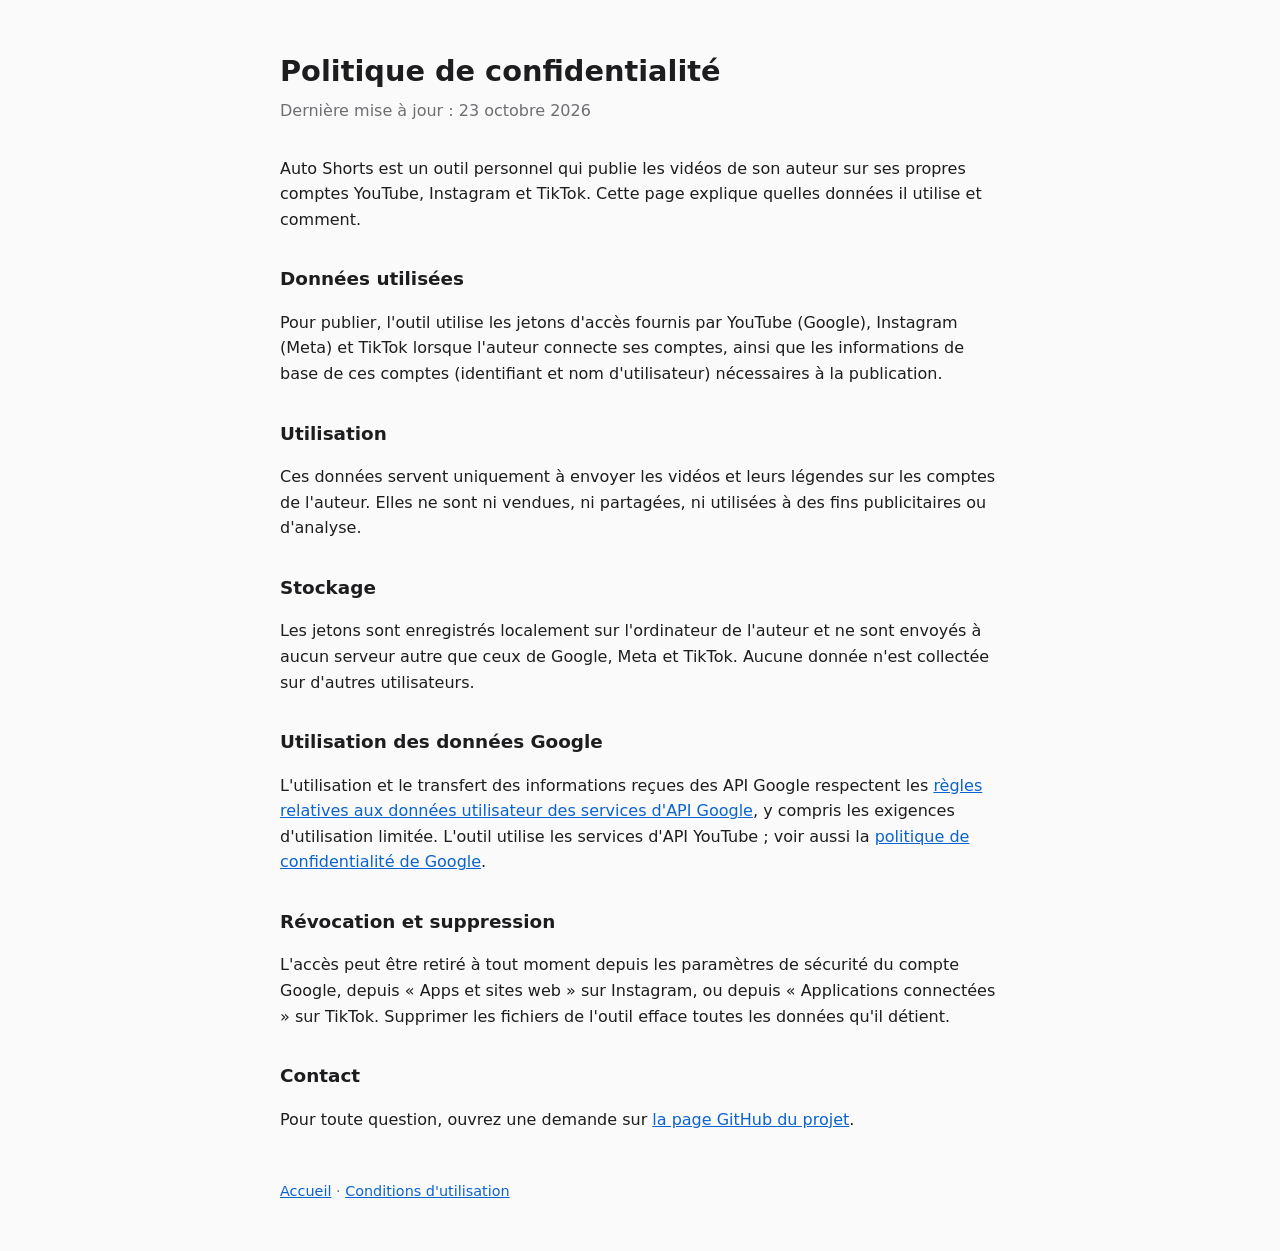
==== privacy.html @ 19599801 "Pages d'accueil, conditions et confidentialité d'Auto Shorts Co-Authored-By: Claude Opus 5.5 <norepl" ====
<!doctype html>
<html lang="fr">
<head>
<meta charset="utf-8">
<meta name="viewport" content="width=device-width, initial-scale=1">
<title>Confidentialité – Auto Shorts</title>
<link rel="stylesheet" href="style.css">
</head>
<body>
<main>
  <h1>Politique de confidentialité</h1>
  <p class="maj">Dernière mise à jour : 23 octobre 2026</p>

  <p>Auto Shorts est un outil personnel qui publie les vidéos de son auteur sur ses
  propres comptes YouTube, Instagram et TikTok. Cette page explique quelles données
  il utilise et comment.</p>

  <h2>Données utilisées</h2>
  <p>Pour publier, l'outil utilise les jetons d'accès fournis par YouTube (Google),
  Instagram (Meta) et TikTok lorsque l'auteur connecte ses comptes, ainsi que les
  informations de base de ces comptes (identifiant et nom d'utilisateur) nécessaires
  à la publication.</p>

  <h2>Utilisation</h2>
  <p>Ces données servent uniquement à envoyer les vidéos et leurs légendes sur les
  comptes de l'auteur. Elles ne sont ni vendues, ni partagées, ni utilisées à des fins
  publicitaires ou d'analyse.</p>

  <h2>Stockage</h2>
  <p>Les jetons sont enregistrés localement sur l'ordinateur de l'auteur et ne sont
  envoyés à aucun serveur autre que ceux de Google, Meta et TikTok. Aucune donnée
  n'est collectée sur d'autres utilisateurs.</p>

  <h2>Utilisation des données Google</h2>
  <p>L'utilisation et le transfert des informations reçues des API Google respectent
  les <a href="https://developers.google.com/terms/api-services-user-data-policy">règles
  relatives aux données utilisateur des services d'API Google</a>, y compris les
  exigences d'utilisation limitée. L'outil utilise les services d'API YouTube ;
  voir aussi la <a href="https://policies.google.com/privacy">politique de
  confidentialité de Google</a>.</p>

  <h2>Révocation et suppression</h2>
  <p>L'accès peut être retiré à tout moment depuis les paramètres de sécurité du compte
  Google, depuis « Apps et sites web » sur Instagram, ou depuis « Applications
  connectées » sur TikTok. Supprimer les fichiers de l'outil efface toutes les données
  qu'il détient.</p>

  <h2>Contact</h2>
  <p>Pour toute question, ouvrez une demande sur
  <a href="https://github.com/cielrose-lunettesbleues/auto-shorts/issues">la page GitHub du projet</a>.</p>

  <nav><a href="index.html">Accueil</a> · <a href="terms.html">Conditions d'utilisation</a></nav>
</main>
</body>
</html>
---- style.css ----
:root { --fond: #fafafa; --texte: #1d1d1f; --doux: #6e6e73; --lien: #0b63ce; }
@media (prefers-color-scheme: dark) {
  :root { --fond: #161618; --texte: #f2f2f2; --doux: #a1a1a6; --lien: #6cb2ff; }
}
body { margin: 0; background: var(--fond); color: var(--texte);
  font: 16px/1.6 system-ui, -apple-system, "Segoe UI", sans-serif; }
main { max-width: 720px; margin: 0 auto; padding: 48px 16px; }
h1 { font-size: 1.8rem; margin: 0 0 4px; }
h2 { font-size: 1.15rem; margin-top: 2rem; }
.maj { color: var(--doux); margin: 0 0 2rem; }
a { color: var(--lien); }
nav { margin-top: 3rem; color: var(--doux); font-size: .9rem; }
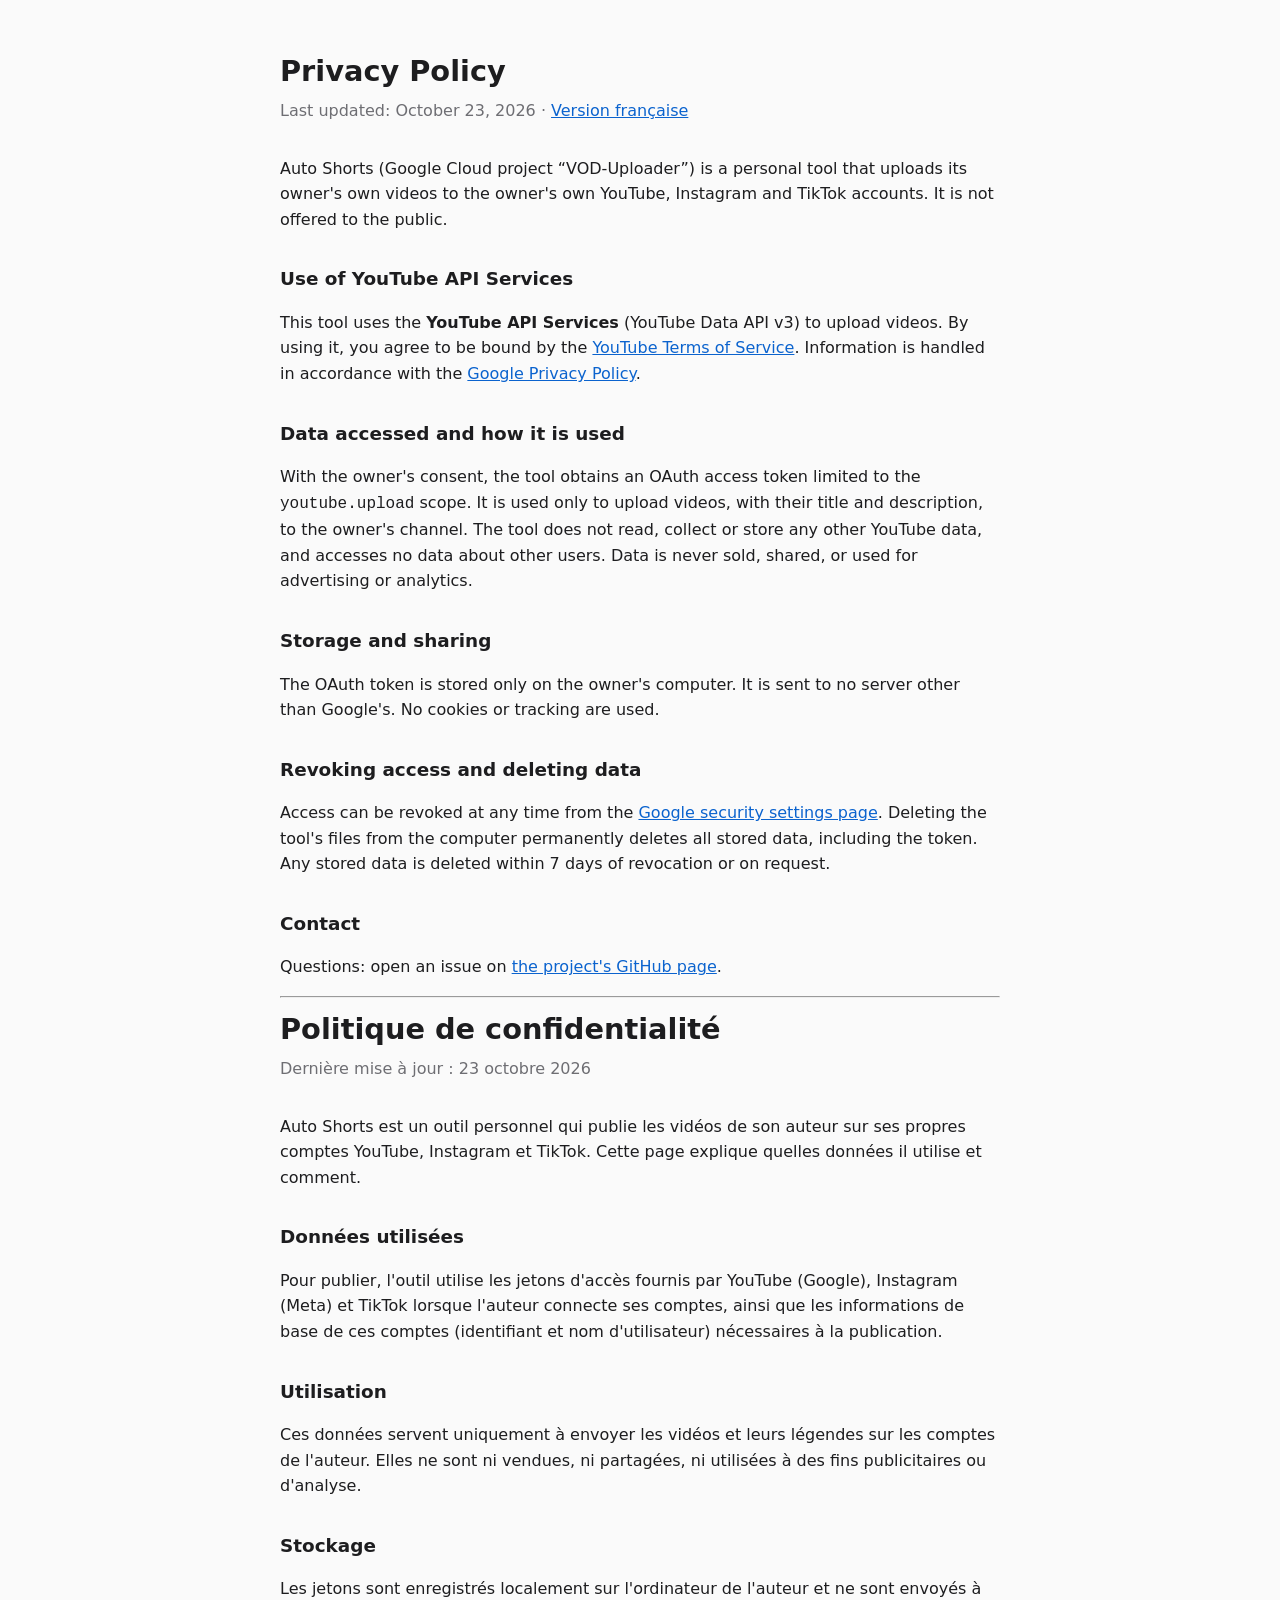
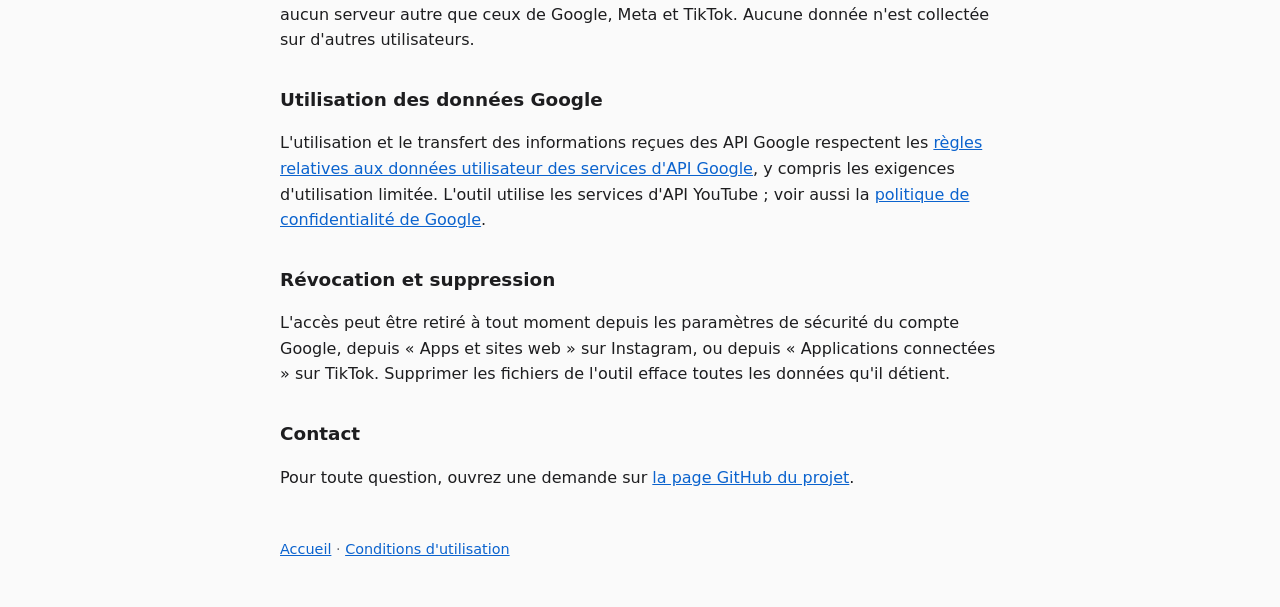
==== commit 5b632b8e: "Ajoute la version anglaise de la politique de confidentialité (YouTube API Services) Co-Authored-By:" ====
--- a/privacy.html
+++ b/privacy.html
@@ -8,7 +8,45 @@
 </head>
 <body>
 <main>
-  <h1>Politique de confidentialité</h1>
+  <h1>Privacy Policy</h1>
+  <p class="maj">Last updated: October 23, 2026 · <a href="#fr">Version française</a></p>
+
+  <p>Auto Shorts (Google Cloud project “VOD-Uploader”) is a personal tool that uploads
+  its owner's own videos to the owner's own YouTube, Instagram and TikTok accounts.
+  It is not offered to the public.</p>
+
+  <h2>Use of YouTube API Services</h2>
+  <p>This tool uses the <strong>YouTube API Services</strong> (YouTube Data API v3) to
+  upload videos. By using it, you agree to be bound by the
+  <a href="https://www.youtube.com/t/terms">YouTube Terms of Service</a>.
+  Information is handled in accordance with the
+  <a href="https://policies.google.com/privacy">Google Privacy Policy</a>.</p>
+
+  <h2>Data accessed and how it is used</h2>
+  <p>With the owner's consent, the tool obtains an OAuth access token limited to the
+  <code>youtube.upload</code> scope. It is used only to upload videos, with their title
+  and description, to the owner's channel. The tool does not read, collect or store any
+  other YouTube data, and accesses no data about other users. Data is never sold,
+  shared, or used for advertising or analytics.</p>
+
+  <h2>Storage and sharing</h2>
+  <p>The OAuth token is stored only on the owner's computer. It is sent to no server
+  other than Google's. No cookies or tracking are used.</p>
+
+  <h2>Revoking access and deleting data</h2>
+  <p>Access can be revoked at any time from the
+  <a href="https://myaccount.google.com/permissions">Google security settings page</a>.
+  Deleting the tool's files from the computer permanently deletes all stored data,
+  including the token. Any stored data is deleted within 7 days of revocation or on
+  request.</p>
+
+  <h2>Contact</h2>
+  <p>Questions: open an issue on
+  <a href="https://github.com/cielrose-lunettesbleues/auto-shorts/issues">the project's GitHub page</a>.</p>
+
+  <hr>
+
+  <h1 id="fr">Politique de confidentialité</h1>
   <p class="maj">Dernière mise à jour : 23 octobre 2026</p>
 
   <p>Auto Shorts est un outil personnel qui publie les vidéos de son auteur sur ses
